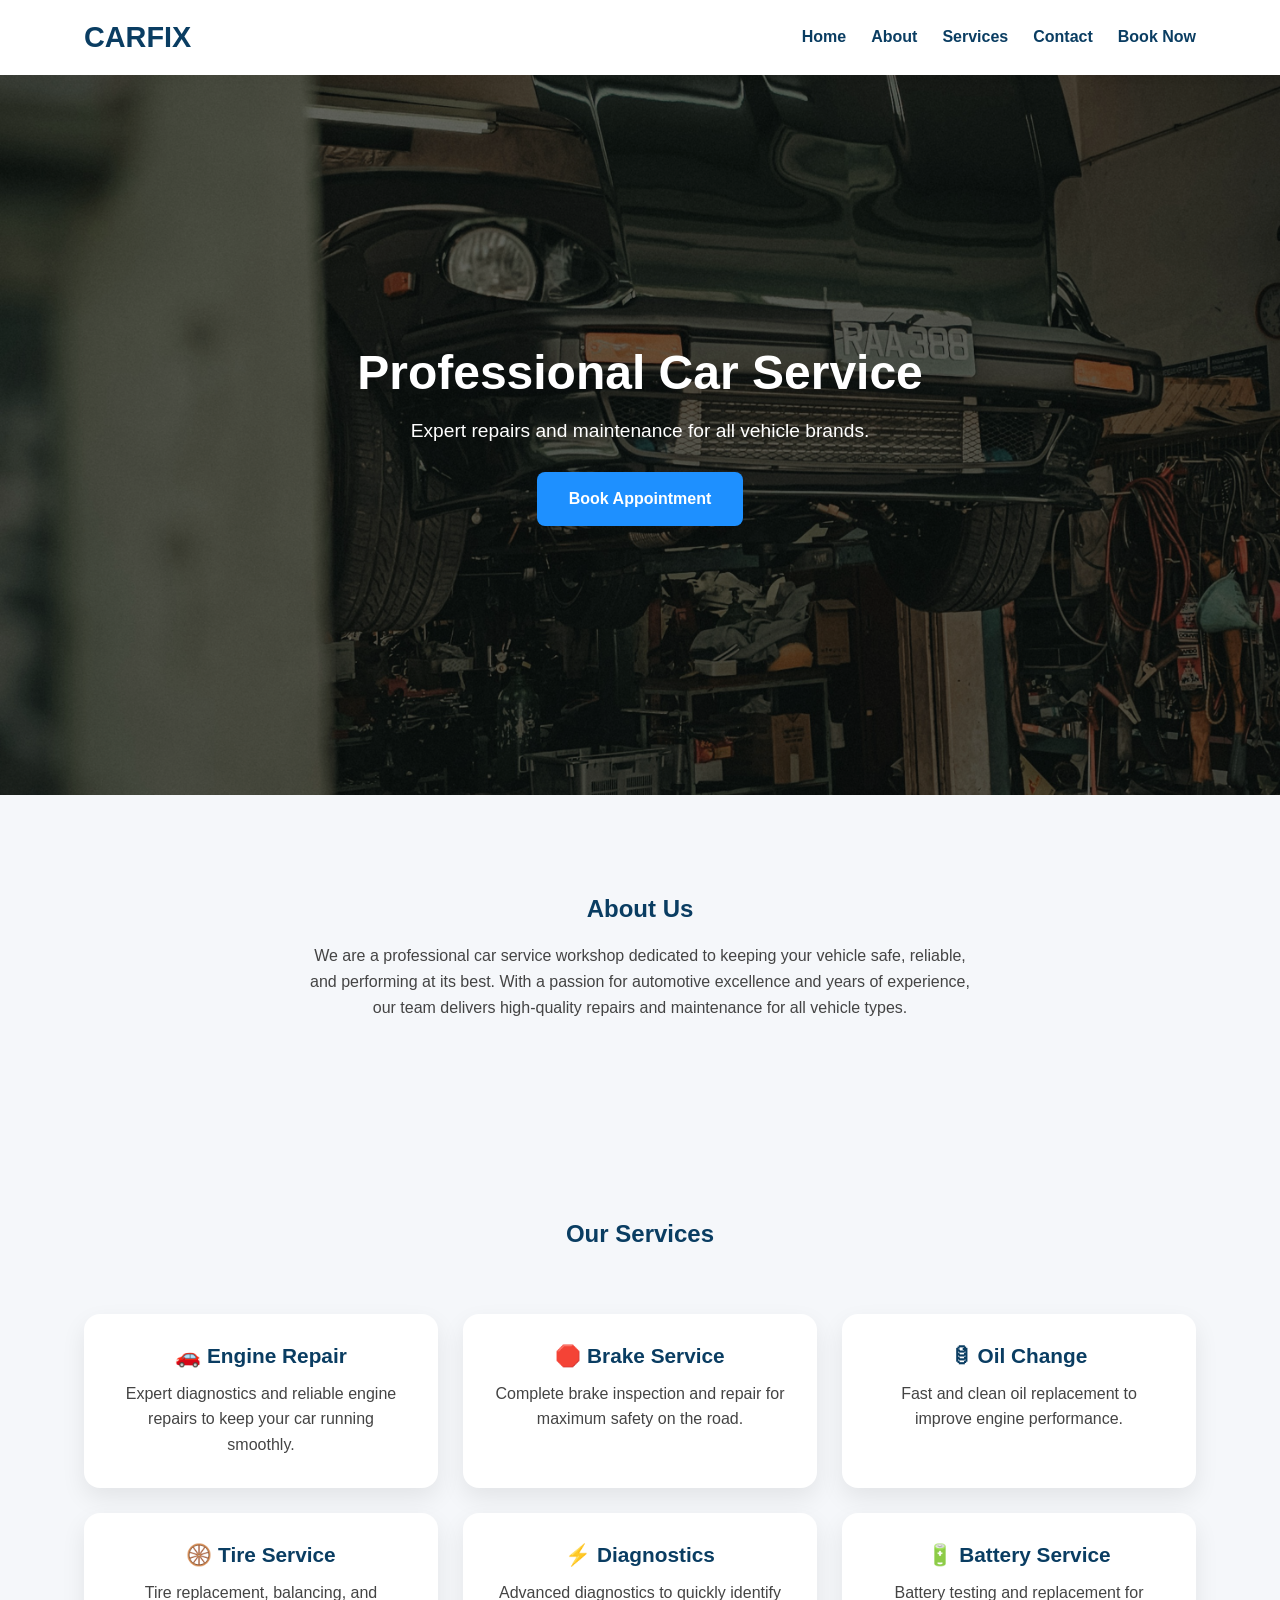
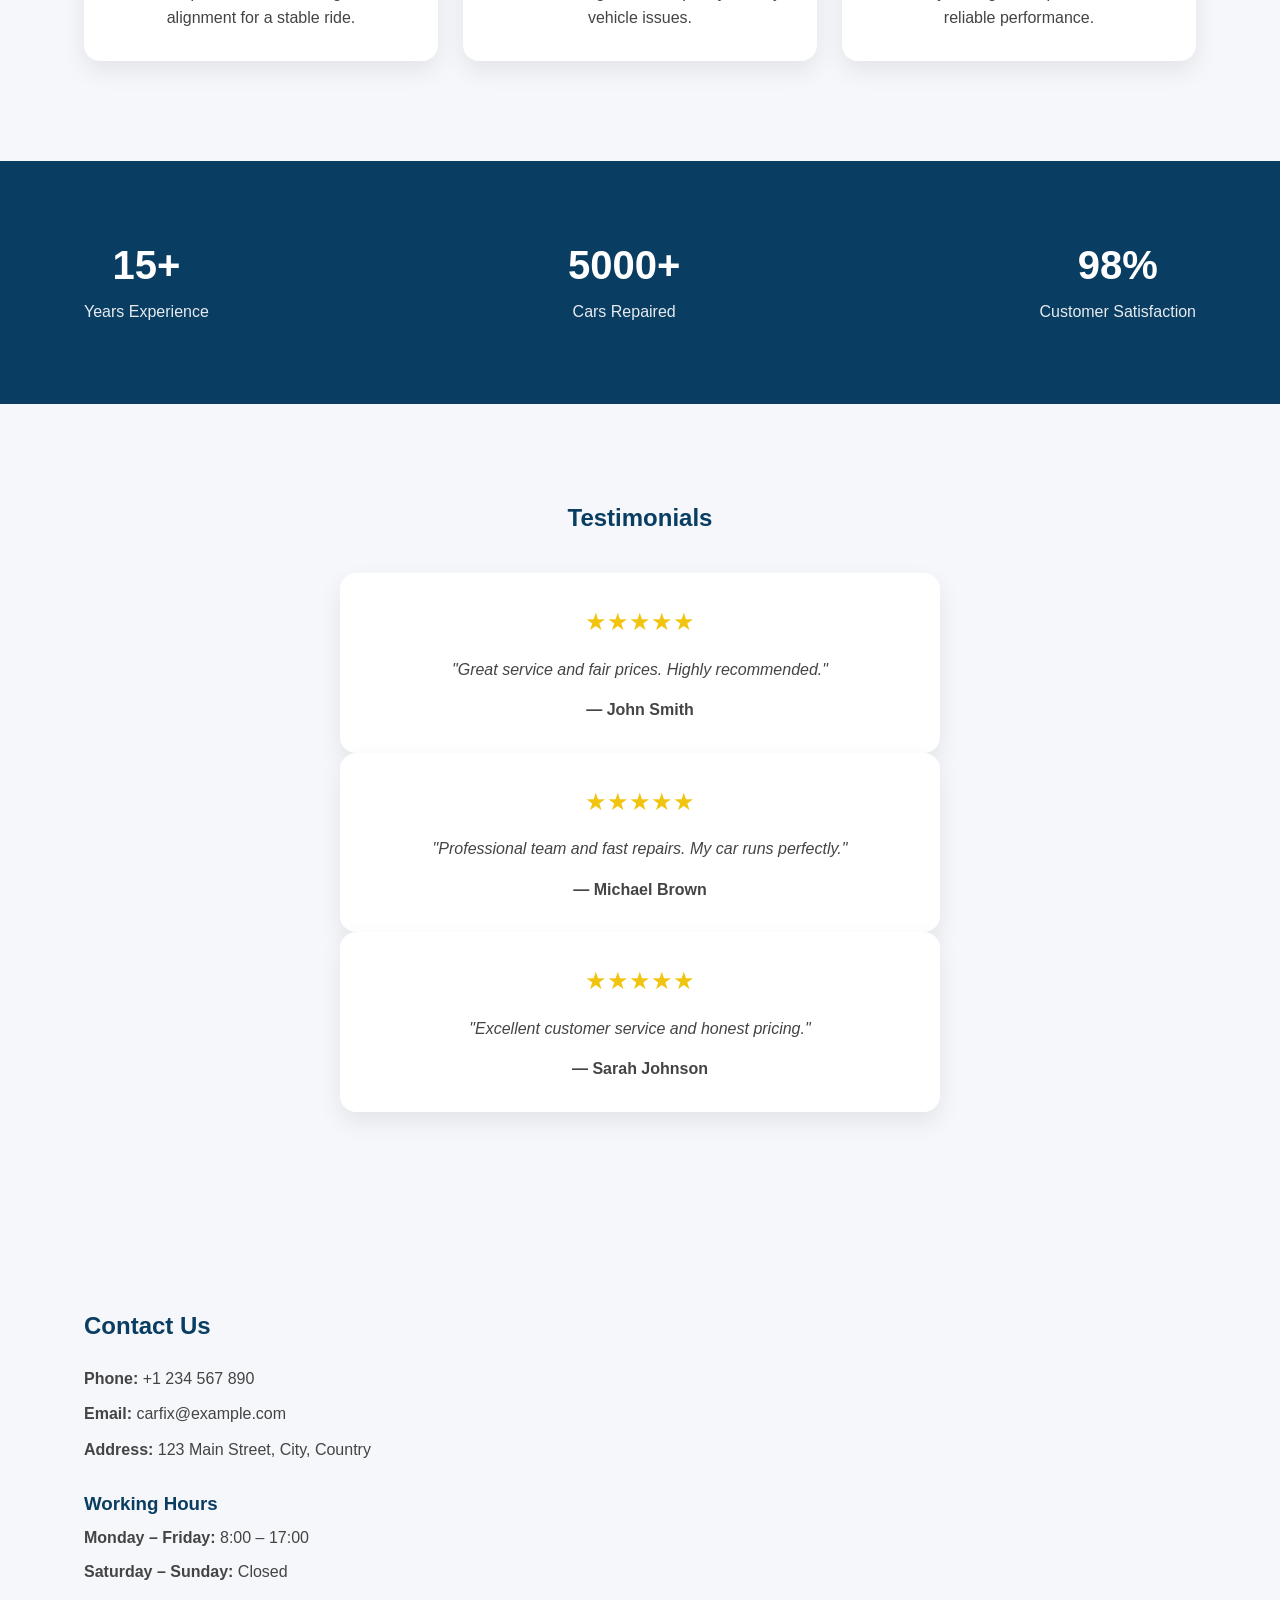
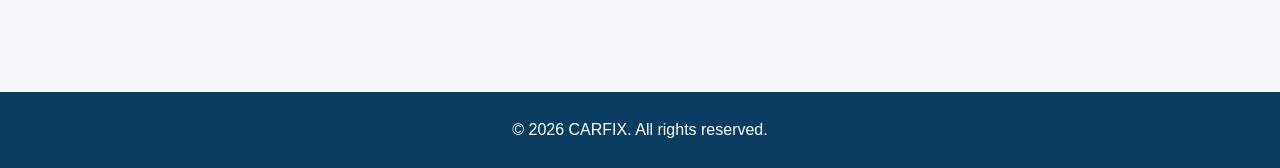
==== index.html @ abd070cb "Add files via upload" ====
<!DOCTYPE html>
<html lang="en">
<head>
  <meta charset="UTF-8">
  <meta name="author" content="Dovydas Valancius">
  <meta name="viewport" content="width=device-width, initial-scale=1.0">

  <link rel="icon" href="garazas.jpg" type="image/jpeg">
  <link rel="stylesheet" href="styles.css">

  <title>CARFIX | Professional Car Service</title>
</head>

<body>

<!-- ================= HEADER ================= -->

<header class="header">
  <div class="wrapper">
    <nav aria-label="Main navigation">

      <h1 class="logo">CARFIX</h1>

      <ul>
        <li><a href="#hero">Home</a></li>
        <li><a href="#about">About</a></li>
        <li><a href="#services">Services</a></li>
        <li><a href="#contact">Contact</a></li>
        <li><a href="#contact">Book Now</a></li>
      </ul>

    </nav>
  </div>
</header>

<main>

<!-- ================= HERO ================= -->

<section class="hero" id="hero">
  <div class="wrapper">

    <h2>Professional Car Service</h2>

    <p class="hero1">
      Expert repairs and maintenance for all vehicle brands.
    </p>

    <a href="#contact" class="btn">
      Book Appointment
    </a>

  </div>
</section>

<!-- ================= ABOUT ================= -->

<section class="about" id="about">
  <div class="wrapper">

    <h2>About Us</h2>

    <p class="text">
      We are a professional car service workshop dedicated to keeping
      your vehicle safe, reliable, and performing at its best.
      With a passion for automotive excellence and years of experience,
      our team delivers high-quality repairs and maintenance for all
      vehicle types.
    </p>

  </div>
</section>

<!-- ================= SERVICES ================= -->

<section class="services" id="services">
  <div class="wrapper">

    <h2>Our Services</h2>

    <article class="card">
      <h3 class="service">🚗 Engine Repair</h3>
      <p class="textas">
        Expert diagnostics and reliable engine repairs to keep your car running smoothly.
      </p>
    </article>

    <article class="card">
      <h3 class="service">🛑 Brake Service</h3>
      <p class="textas">
        Complete brake inspection and repair for maximum safety on the road.
      </p>
    </article>

    <article class="card">
      <h3 class="service">🛢 Oil Change</h3>
      <p class="textas">
        Fast and clean oil replacement to improve engine performance.
      </p>
    </article>

    <article class="card">
      <h3 class="service">🛞 Tire Service</h3>
      <p class="textas">
        Tire replacement, balancing, and alignment for a stable ride.
      </p>
    </article>

    <article class="card">
      <h3 class="service">⚡ Diagnostics</h3>
      <p class="textas">
        Advanced diagnostics to quickly identify vehicle issues.
      </p>
    </article>

    <article class="card">
      <h3 class="service">🔋 Battery Service</h3>
      <p class="textas">
        Battery testing and replacement for reliable performance.
      </p>
    </article>

  </div>
</section>

<!-- ================= STATS ================= -->

<section class="stats" id="stats">
  <div class="wrapper">

    <div>
      <h2>15+</h2>
      <p>Years Experience</p>
    </div>

    <div>
      <h2>5000+</h2>
      <p>Cars Repaired</p>
    </div>

    <div>
      <h2>98%</h2>
      <p>Customer Satisfaction</p>
    </div>

  </div>
</section>

<!-- ================= TESTIMONIALS ================= -->

<section class="testimonials" id="testimonials">
  <div class="wrapper">

    <h2>Testimonials</h2>

    <div class="testimonial-card">
      <p class="stars">★★★★★</p>
      <p class="quote">
        "Great service and fair prices. Highly recommended."
      </p>
      <p class="author">— John Smith</p>
    </div>

    <div class="testimonial-card">
      <p class="stars">★★★★★</p>
      <p class="quote">
        "Professional team and fast repairs. My car runs perfectly."
      </p>
      <p class="author">— Michael Brown</p>
    </div>

    <div class="testimonial-card">
      <p class="stars">★★★★★</p>
      <p class="quote">
        "Excellent customer service and honest pricing."
      </p>
      <p class="author">— Sarah Johnson</p>
    </div>

  </div>
</section>

<!-- ================= CONTACT ================= -->

<section id="contact" class="contact">
  <div class="wrapper">

    <h2>Contact Us</h2>

    <div class="contact-info">
      <p><strong>Phone:</strong> +1 234 567 890</p>
      <p><strong>Email:</strong> carfix@example.com</p>
      <p><strong>Address:</strong> 123 Main Street, City, Country</p>
    </div>

    <div class="contact-hours">
      <h3>Working Hours</h3>

      <p><strong>Monday – Friday:</strong> 8:00 – 17:00</p>

      <p><strong>Saturday – Sunday:</strong> Closed</p>
    </div>

  </div>
</section>

</main>

<!-- ================= FOOTER ================= -->

<footer class="footer">
  <div class="wrapper">
    <p>© 2026 CARFIX. All rights reserved.</p>
  </div>
</footer>

</body>
</html>
---- styles.css ----
/* ================= GLOBAL ================= */

* {
  margin: 0;
  padding: 0;
  box-sizing: border-box;
}

html {
  scroll-behavior: smooth;
}

body {
  font-family: "Inter", Arial, sans-serif;
  background: #f5f7fa;
  color: #1a1a1a;
  line-height: 1.6;
}

.wrapper {
  width: min(1200px, 90%);
  margin: 0 auto;
  padding: 0 20px;
}

section {
  padding: 100px 0;
}

h1,
h2,
h3 {
  font-weight: 600;
  line-height: 1.2;
}

a {
  text-decoration: none;
  color: inherit;
}

/* ================= HEADER ================= */

.header {
  background: #ffffff;
  padding: 20px 0;
  box-shadow: 0 2px 10px rgba(0, 0, 0, 0.05);
  position: sticky;
  top: 0;
  z-index: 100;
}

.header nav {
  display: flex;
  justify-content: space-between;
  align-items: center;
}

.header nav ul {
  display: flex;
  gap: 25px;
  list-style: none;
}

.header nav a {
  font-weight: 600;
  color: #0a3d62;
  transition: 0.3s ease;
}

.header nav a:hover {
  color: #1e90ff;
}

.logo {
  color: #0a3d62;
  margin: 0;
  font-size: 1.8rem;
  font-weight: 700;
}

/* ================= HERO ================= */

.hero {
  background: url("garazas.jpg") center/cover no-repeat;
  text-align: center;
  color: white;
  position: relative;

  display: flex;
  justify-content: center;
  align-items: center;

  min-height: 80vh;
  padding: 0;
}

.hero::before {
  content: "";
  position: absolute;
  inset: 0;
  background: rgba(0, 0, 0, 0.55);
}

.hero .wrapper {
  position: relative;
  z-index: 2;
}

.hero h2 {
  font-size: 3rem;
  margin-bottom: 15px;
  color: white;
}

.hero1 {
  font-size: 1.2rem;
  margin-bottom: 25px;
}

.btn {
  display: inline-block;
  background: #1e90ff;
  padding: 14px 32px;
  color: white;
  border-radius: 8px;
  font-weight: 600;
  transition: 0.3s ease;
}

.btn:hover {
  background: #0a74d6;
  transform: translateY(-3px);
}

/* ================= ABOUT ================= */

.about {
  text-align: center;
}

.about .wrapper {
  max-width: 700px;
}

.about h2 {
  color: #0a3d62;
}

.about .text {
  margin-top: 20px;
  color: #444;
}

/* ================= SERVICES ================= */

.services {
  text-align: center;
}

.services h2 {
  color: #0a3d62;
  margin-bottom: 40px;
}

.services .wrapper {
  display: grid;
  grid-template-columns: repeat(auto-fit, minmax(260px, 1fr));
  gap: 25px;
}

.services h2 {
  grid-column: 1 / -1;
}

.card {
  background: white;
  padding: 30px;
  border-radius: 16px;
  box-shadow: 0 10px 25px rgba(0, 0, 0, 0.08);
  transition: 0.3s ease;
}

.card:hover {
  transform: translateY(-8px);
  box-shadow: 0 20px 35px rgba(0, 0, 0, 0.12);
}

.service {
  margin-bottom: 12px;
  font-size: 1.3rem;
  color: #0a3d62;
}

.textas {
  color: #444;
}

/* ================= STATS ================= */

.stats {
  background: #0a3d62;
  color: white;
  padding: 80px 0;
}

.stats .wrapper {
  display: flex;
  justify-content: space-between;
  align-items: center;
  gap: 40px;
  text-align: center;
}

.stats h2 {
  font-size: 2.5rem;
  margin-bottom: 10px;
}

.stats p {
  opacity: 0.9;
}

/* ================= TESTIMONIALS ================= */

.testimonials {
  text-align: center;
}

.testimonials h2 {
  color: #0a3d62;
  margin-bottom: 40px;
}

.testimonial-card {
  background: white;
  padding: 30px;
  border-radius: 16px;
  max-width: 600px;
  margin: 0 auto;
  box-shadow: 0 10px 25px rgba(0, 0, 0, 0.08);
}

.testimonial-card .stars {
  font-size: 1.5rem;
  color: #f1c40f;
}

.testimonial-card .quote {
  font-style: italic;
  margin: 15px 0;
  color: #444;
}

.testimonial-card .author {
  font-weight: 700;
  color: #444;
}

/* ================= CONTACT ================= */

.contact h2 {
  color: #0a3d62;
  margin-bottom: 25px;
}

.contact-info {
  margin-top: 20px;
  color: #444;
}

.contact-info p {
  margin: 10px 0;
}

.contact-hours {
  margin-top: 30px;
}

.contact-hours h3 {
  color: #0a3d62;
  margin-bottom: 10px;
}

.contact-hours p {
  color: #444;
  margin: 8px 0;
}

/* ================= FOOTER ================= */

.footer {
  background: #0a3d62;
  color: white;
  text-align: center;
  padding: 25px 0;
}

/* ================= RESPONSIVE ================= */

@media (max-width: 768px) {
  .header nav {
    flex-direction: column;
    gap: 20px;
  }

  .header nav ul {
    flex-wrap: wrap;
    justify-content: center;
    gap: 15px;
  }

  .hero h2 {
    font-size: 2.2rem;
  }

  .hero1 {
    font-size: 1rem;
  }

  .stats .wrapper {
    flex-direction: column;
    gap: 30px;
  }

  section {
    padding: 70px 0;
  }
}
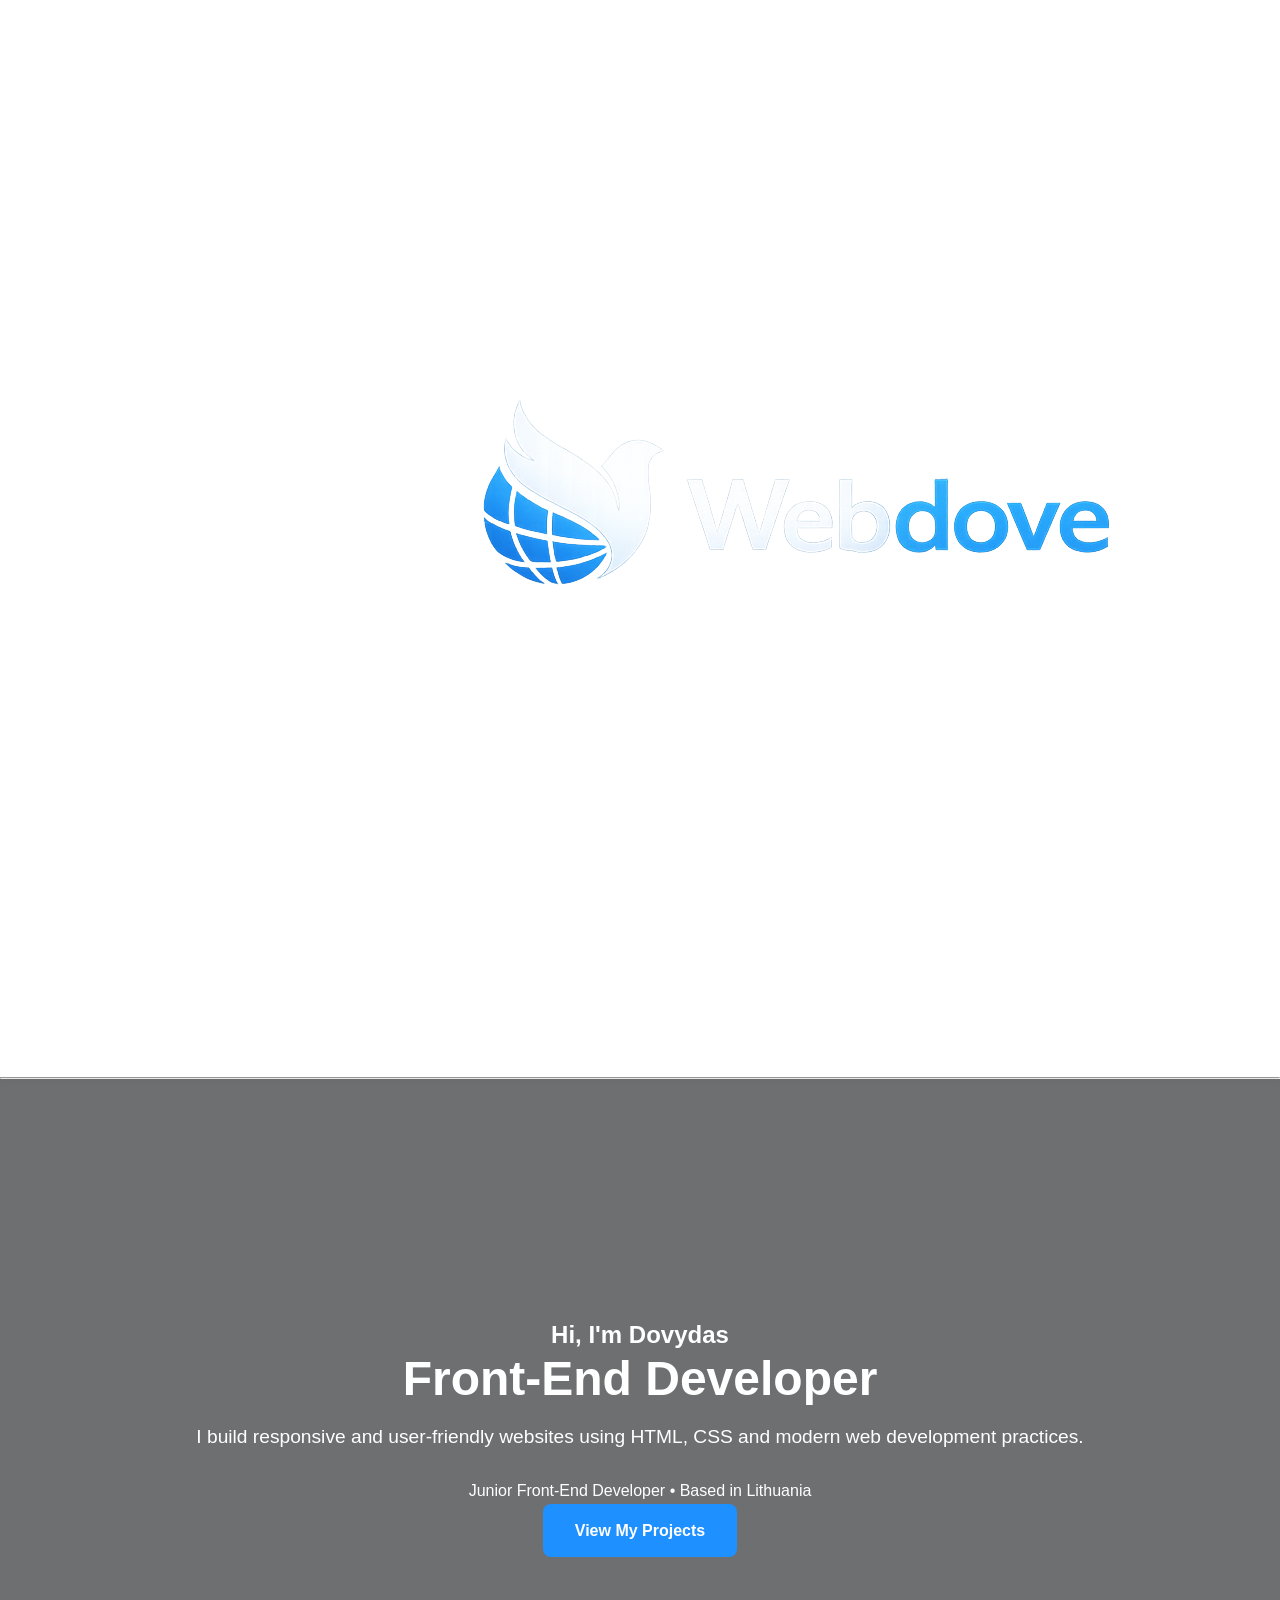
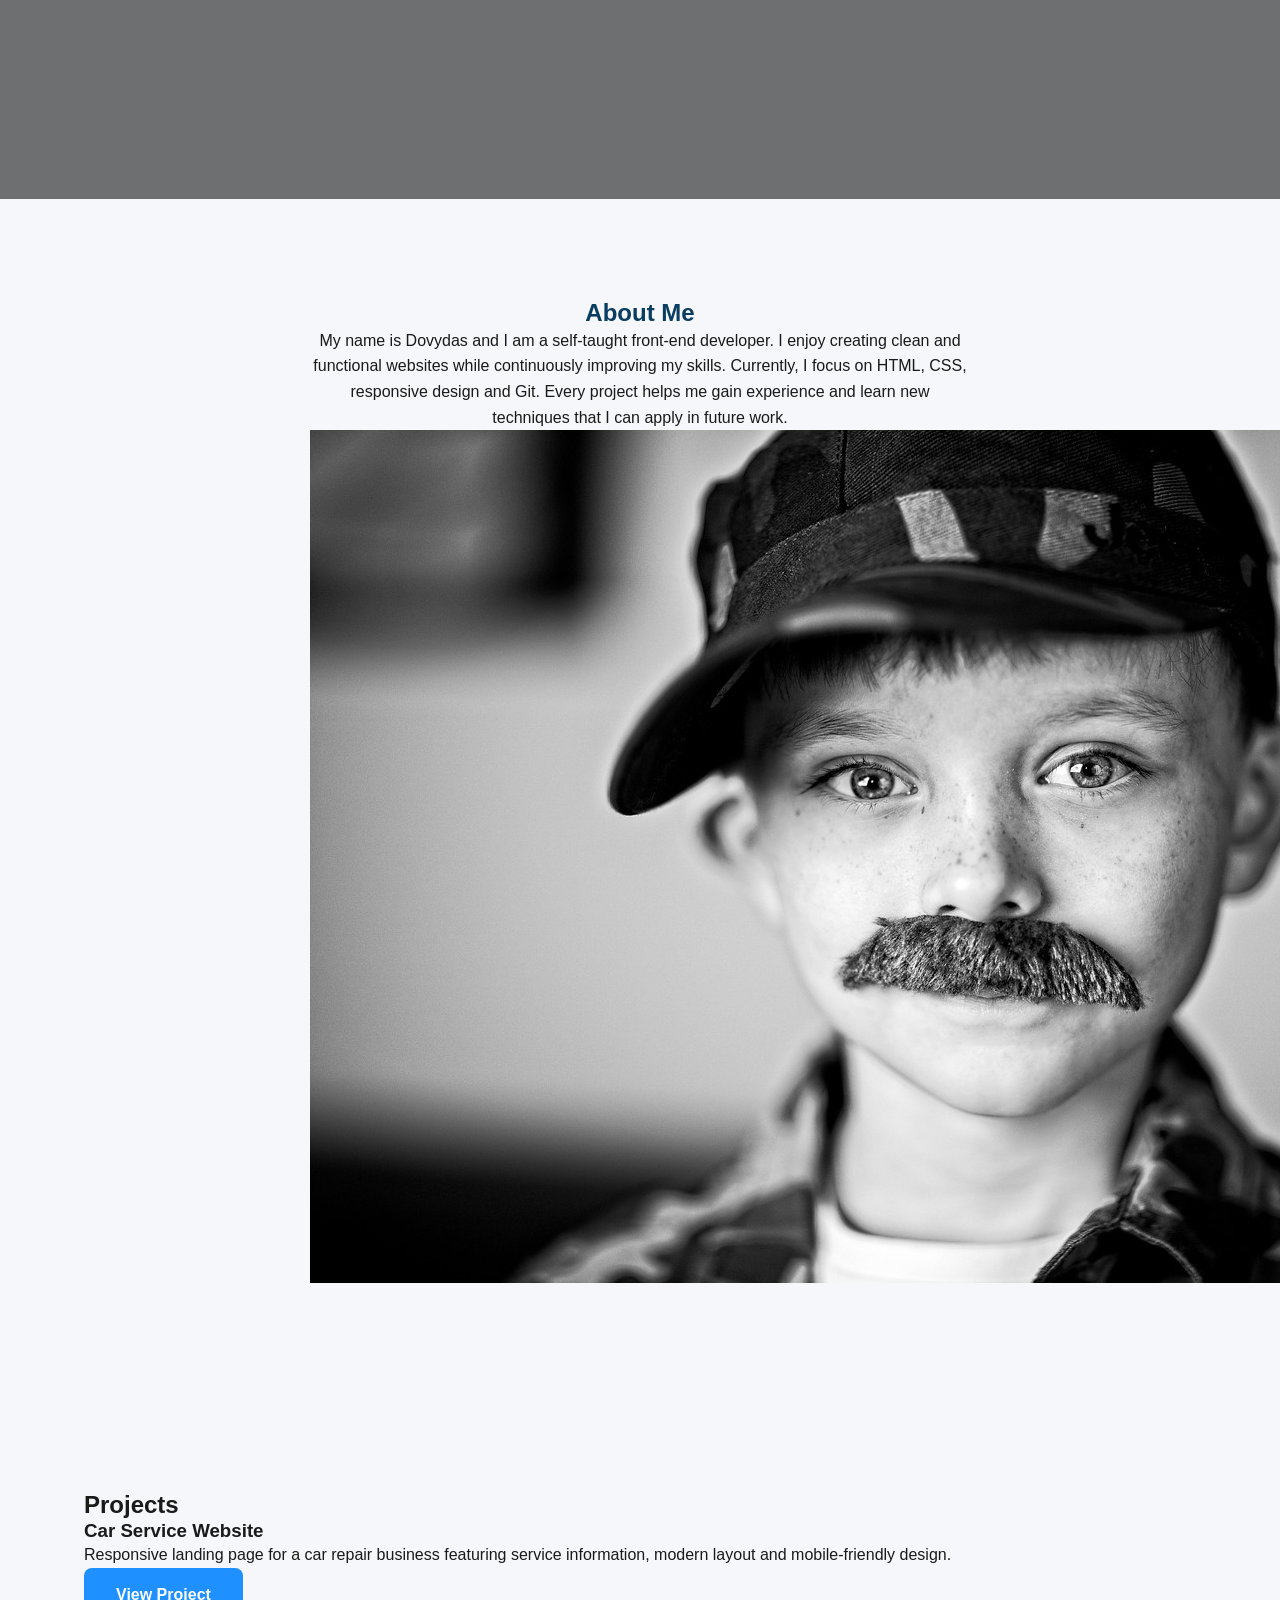
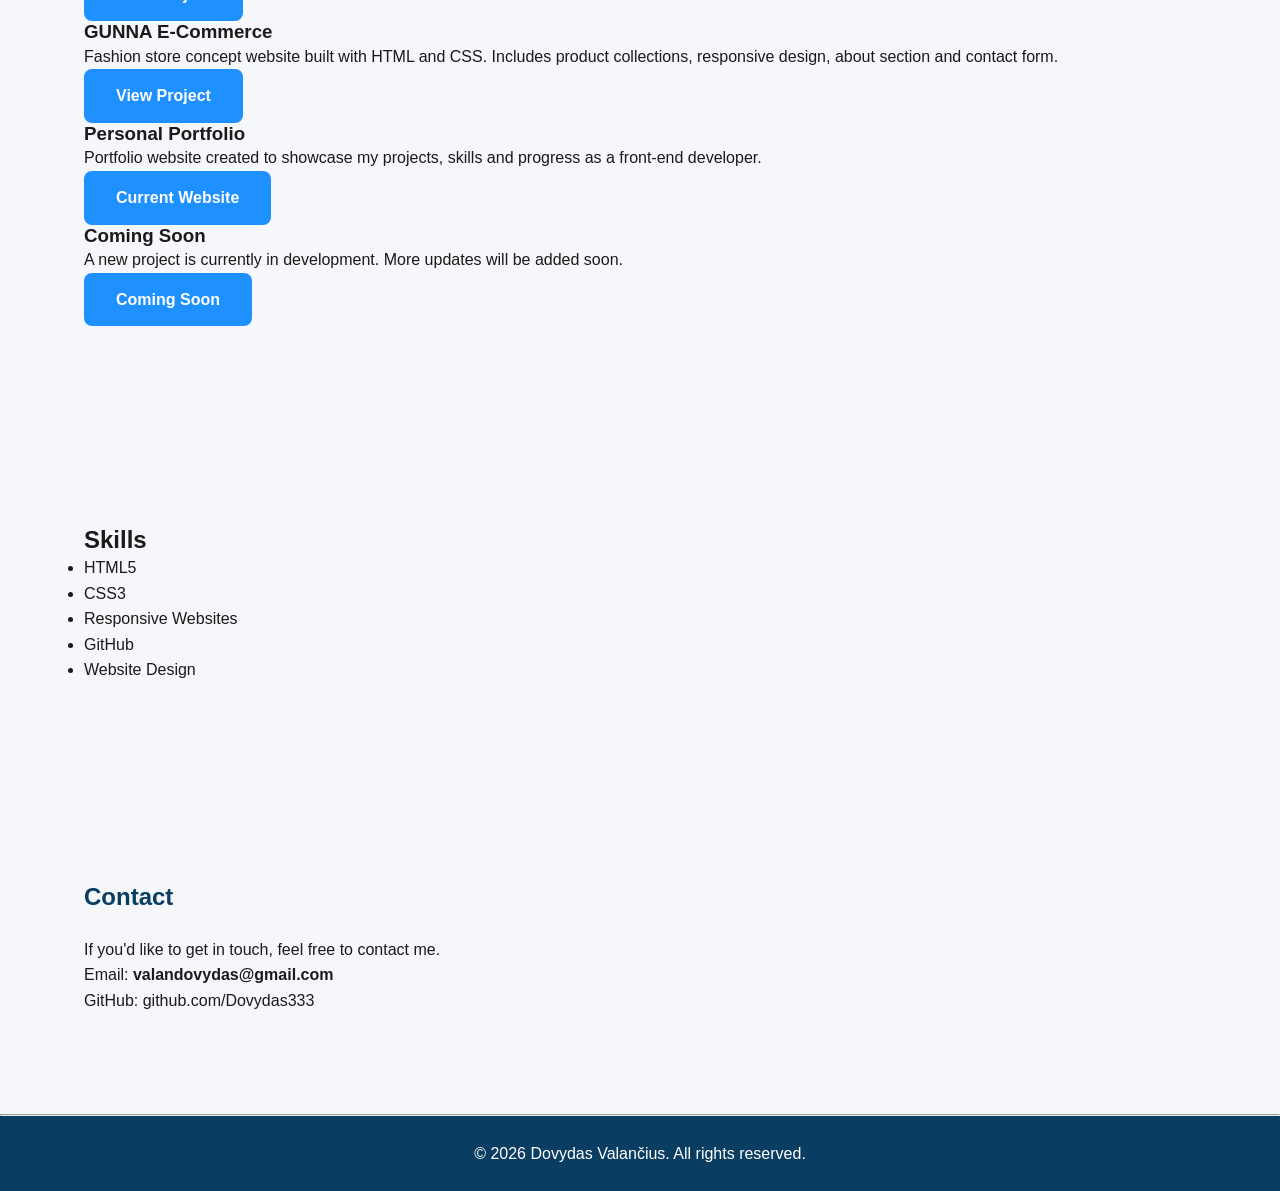
==== commit 6d59005f: "index.html" ====
--- a/index.html
+++ b/index.html
@@ -1,218 +1,253 @@
 <!DOCTYPE html>
 <html lang="en">
+
 <head>
-  <meta charset="UTF-8">
-  <meta name="author" content="Dovydas Valancius">
-  <meta name="viewport" content="width=device-width, initial-scale=1.0">
-
-  <link rel="icon" href="garazas.jpg" type="image/jpeg">
-  <link rel="stylesheet" href="styles.css">
-
-  <title>CARFIX | Professional Car Service</title>
+
+<meta charset="UTF-8">
+<meta name="author" content="Dovydas Valančius">
+<meta name="viewport" content="width=device-width, initial-scale=1.0">
+
+<title>Dovydas Valančius | Front-End Developer</title>
+
+<link rel="icon" href="webdove.png" type="image/png">
+<link rel="stylesheet" href="styles.css">
+
 </head>
 
 <body>
 
-<!-- ================= HEADER ================= -->
-
 <header class="header">
-  <div class="wrapper">
-    <nav aria-label="Main navigation">
-
-      <h1 class="logo">CARFIX</h1>
-
-      <ul>
-        <li><a href="#hero">Home</a></li>
-        <li><a href="#about">About</a></li>
-        <li><a href="#services">Services</a></li>
-        <li><a href="#contact">Contact</a></li>
-        <li><a href="#contact">Book Now</a></li>
-      </ul>
-
-    </nav>
-  </div>
+
+<div class="wrapper">
+
+<nav aria-label="Main navigation">
+
+<a href="#" class="logo">
+<img src="webdove.png" id="webdove" alt="Webdove logo">
+</a>
+
+<ul>
+
+<li>
+<a href="#about">About</a>
+</li>
+
+<li>
+<a href="#projects">Projects</a>
+</li>
+
+<li>
+<a href="#skills">Skills</a>
+</li>
+
+<li>
+<a href="#contact">Contact</a>
+</li>
+
+</ul>
+
+</nav>
+
+</div>
+
 </header>
 
-<main>
-
-<!-- ================= HERO ================= -->
-
-<section class="hero" id="hero">
-  <div class="wrapper">
-
-    <h2>Professional Car Service</h2>
-
-    <p class="hero1">
-      Expert repairs and maintenance for all vehicle brands.
-    </p>
-
-    <a href="#contact" class="btn">
-      Book Appointment
-    </a>
-
-  </div>
-</section>
-
-<!-- ================= ABOUT ================= -->
-
-<section class="about" id="about">
-  <div class="wrapper">
-
-    <h2>About Us</h2>
-
-    <p class="text">
-      We are a professional car service workshop dedicated to keeping
-      your vehicle safe, reliable, and performing at its best.
-      With a passion for automotive excellence and years of experience,
-      our team delivers high-quality repairs and maintenance for all
-      vehicle types.
-    </p>
-
-  </div>
-</section>
-
-<!-- ================= SERVICES ================= -->
-
-<section class="services" id="services">
-  <div class="wrapper">
-
-    <h2>Our Services</h2>
-
-    <article class="card">
-      <h3 class="service">🚗 Engine Repair</h3>
-      <p class="textas">
-        Expert diagnostics and reliable engine repairs to keep your car running smoothly.
-      </p>
-    </article>
-
-    <article class="card">
-      <h3 class="service">🛑 Brake Service</h3>
-      <p class="textas">
-        Complete brake inspection and repair for maximum safety on the road.
-      </p>
-    </article>
-
-    <article class="card">
-      <h3 class="service">🛢 Oil Change</h3>
-      <p class="textas">
-        Fast and clean oil replacement to improve engine performance.
-      </p>
-    </article>
-
-    <article class="card">
-      <h3 class="service">🛞 Tire Service</h3>
-      <p class="textas">
-        Tire replacement, balancing, and alignment for a stable ride.
-      </p>
-    </article>
-
-    <article class="card">
-      <h3 class="service">⚡ Diagnostics</h3>
-      <p class="textas">
-        Advanced diagnostics to quickly identify vehicle issues.
-      </p>
-    </article>
-
-    <article class="card">
-      <h3 class="service">🔋 Battery Service</h3>
-      <p class="textas">
-        Battery testing and replacement for reliable performance.
-      </p>
-    </article>
-
-  </div>
-</section>
-
-<!-- ================= STATS ================= -->
-
-<section class="stats" id="stats">
-  <div class="wrapper">
-
-    <div>
-      <h2>15+</h2>
-      <p>Years Experience</p>
-    </div>
-
-    <div>
-      <h2>5000+</h2>
-      <p>Cars Repaired</p>
-    </div>
-
-    <div>
-      <h2>98%</h2>
-      <p>Customer Satisfaction</p>
-    </div>
-
-  </div>
-</section>
-
-<!-- ================= TESTIMONIALS ================= -->
-
-<section class="testimonials" id="testimonials">
-  <div class="wrapper">
-
-    <h2>Testimonials</h2>
-
-    <div class="testimonial-card">
-      <p class="stars">★★★★★</p>
-      <p class="quote">
-        "Great service and fair prices. Highly recommended."
-      </p>
-      <p class="author">— John Smith</p>
-    </div>
-
-    <div class="testimonial-card">
-      <p class="stars">★★★★★</p>
-      <p class="quote">
-        "Professional team and fast repairs. My car runs perfectly."
-      </p>
-      <p class="author">— Michael Brown</p>
-    </div>
-
-    <div class="testimonial-card">
-      <p class="stars">★★★★★</p>
-      <p class="quote">
-        "Excellent customer service and honest pricing."
-      </p>
-      <p class="author">— Sarah Johnson</p>
-    </div>
-
-  </div>
-</section>
-
-<!-- ================= CONTACT ================= -->
+<hr>
+
+<section class="hero">
+
+<div class="wrapper">
+
+<h1>Hi, I'm Dovydas</h1>
+
+<h2>Front-End Developer</h2>
+
+<p class="hero1">
+I build responsive and user-friendly websites using HTML, CSS and modern web development practices.
+</p>
+
+<p class="status">
+Junior Front-End Developer • Based in Lithuania
+</p>
+
+<a href="#projects" class="btn">
+<strong>View My Projects</strong>
+</a>
+
+</div>
+
+</section>
+
+<section id="about" class="about">
+
+<div class="wrapper">
+
+<h2>About Me</h2>
+
+<p class="aboutme">
+
+My name is Dovydas and I am a self-taught front-end developer.
+I enjoy creating clean and functional websites while continuously improving
+my skills. Currently, I focus on HTML, CSS, responsive design and Git.
+Every project helps me gain experience and learn new techniques that I can
+apply in future work.
+
+</p>
+
+<img src="profiline.jpg" id="profiline" alt="Profile image">
+
+</div>
+
+</section>
+
+<section id="projects" class="projects">
+
+<div class="wrapper">
+
+<h2 class="projects1">Projects</h2>
+
+<div class="project-grid">
+
+<article class="project-card">
+
+<h3 class="projektas">
+Car Service Website
+</h3>
+
+<p class="description">
+Responsive landing page for a car repair business featuring service
+information, modern layout and mobile-friendly design.
+</p>
+
+<a href="carfix/" target="_blank" class="btn small">
+View Project
+</a>
+
+</article>
+
+<article class="project-card">
+
+<h3 class="projektas">
+GUNNA E-Commerce
+</h3>
+
+<p class="description">
+Fashion store concept website built with HTML and CSS.
+Includes product collections, responsive design, about section
+and contact form.
+</p>
+
+<a href="gunna/" target="_blank" class="btn small">
+View Project
+</a>
+
+</article>
+
+<article class="project-card">
+
+<h3 class="projektas">
+Personal Portfolio
+</h3>
+
+<p class="description">
+Portfolio website created to showcase my projects,
+skills and progress as a front-end developer.
+</p>
+
+<a href="#" class="btn small">
+Current Website
+</a>
+
+</article>
+
+<article class="project-card">
+
+<h3 class="projektas">
+Coming Soon
+</h3>
+
+<p class="description">
+
+A new project is currently in development.
+More updates will be added soon.
+
+</p>
+
+<a href="#" class="btn small">
+Coming Soon
+</a>
+
+</article>
+
+</div>
+
+</div>
+
+</section>
+
+<section id="skills" class="skills">
+
+<div class="wrapper">
+
+<h2 class="skills1">Skills</h2>
+
+<ul class="skills-list">
+
+ <li>HTML5</li>
+  <li>CSS3</li>
+  <li>Responsive Websites</li>
+  <li>GitHub</li>
+  <li>Website Design</li>
+
+</ul>
+
+</div>
+
+</section>
 
 <section id="contact" class="contact">
-  <div class="wrapper">
-
-    <h2>Contact Us</h2>
-
-    <div class="contact-info">
-      <p><strong>Phone:</strong> +1 234 567 890</p>
-      <p><strong>Email:</strong> carfix@example.com</p>
-      <p><strong>Address:</strong> 123 Main Street, City, Country</p>
-    </div>
-
-    <div class="contact-hours">
-      <h3>Working Hours</h3>
-
-      <p><strong>Monday – Friday:</strong> 8:00 – 17:00</p>
-
-      <p><strong>Saturday – Sunday:</strong> Closed</p>
-    </div>
-
-  </div>
-</section>
-
-</main>
-
-<!-- ================= FOOTER ================= -->
+
+<div class="wrapper">
+
+<h2>Contact</h2>
+
+<p>
+If you'd like to get in touch, feel free to contact me.
+</p>
+
+<p>
+Email:
+<strong>
+valandovydas@gmail.com
+</strong>
+</p>
+
+<p>
+GitHub:
+
+<a href="https://github.com/Dovydas333" target="_blank">
+github.com/Dovydas333
+</a>
+
+</p>
+
+</div>
+
+</section>
+
+<hr>
 
 <footer class="footer">
-  <div class="wrapper">
-    <p>© 2026 CARFIX. All rights reserved.</p>
-  </div>
+
+<div class="wrapper">
+
+<p>
+© 2026 Dovydas Valančius. All rights reserved.
+</p>
+
+</div>
+
 </footer>
-
 </body>
-</html>+
+</html>
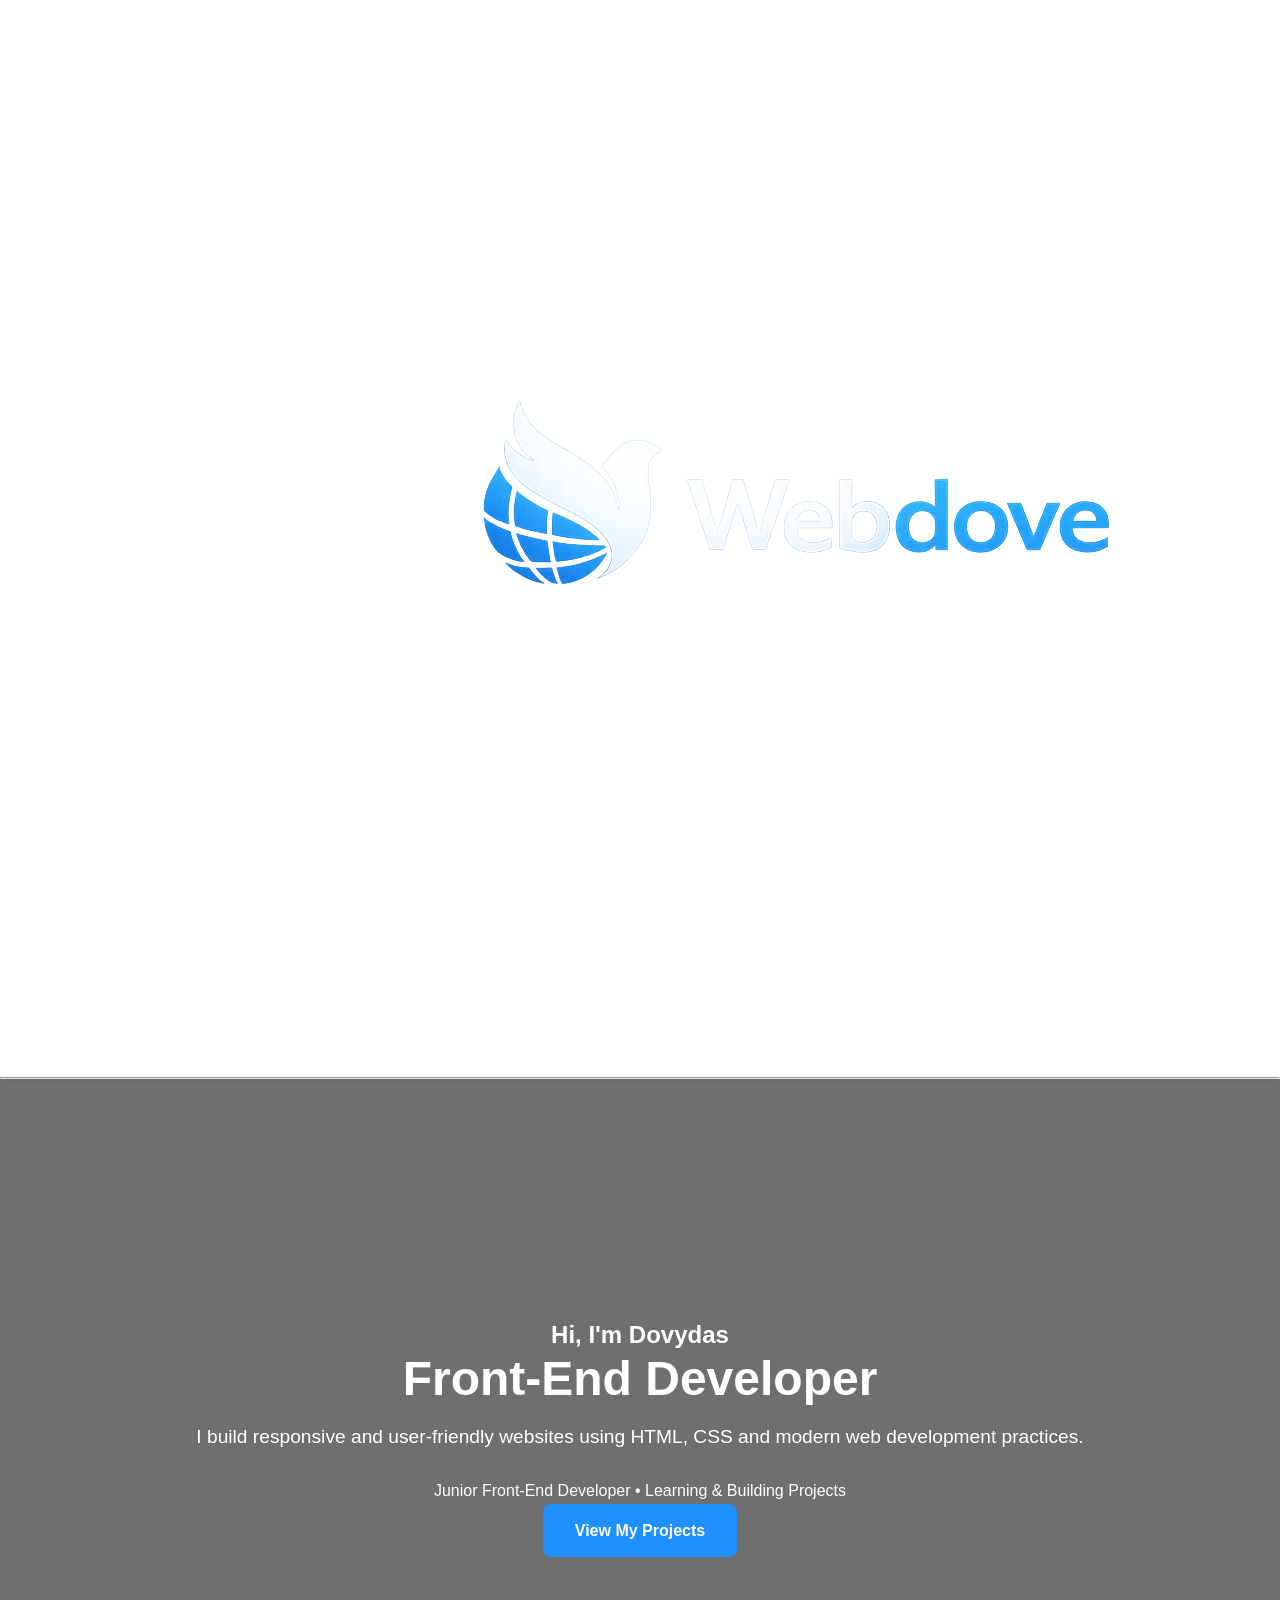
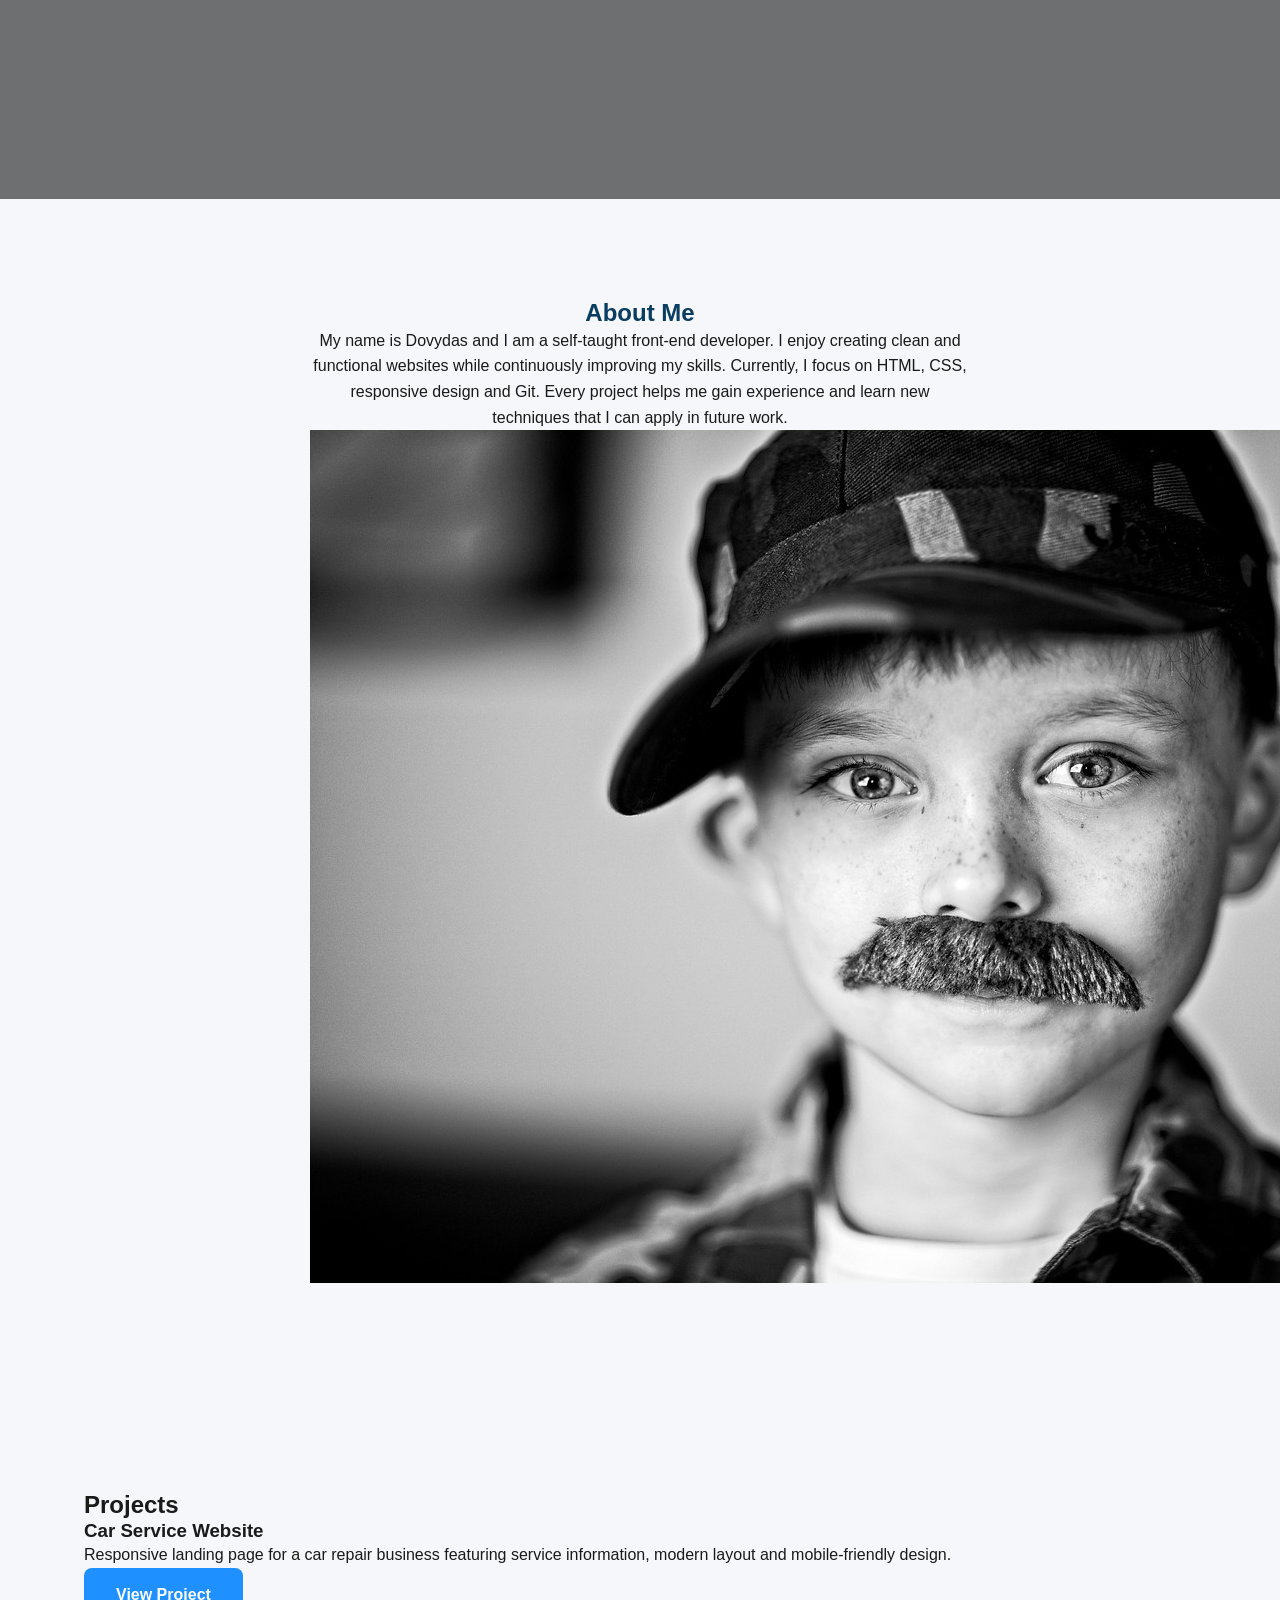
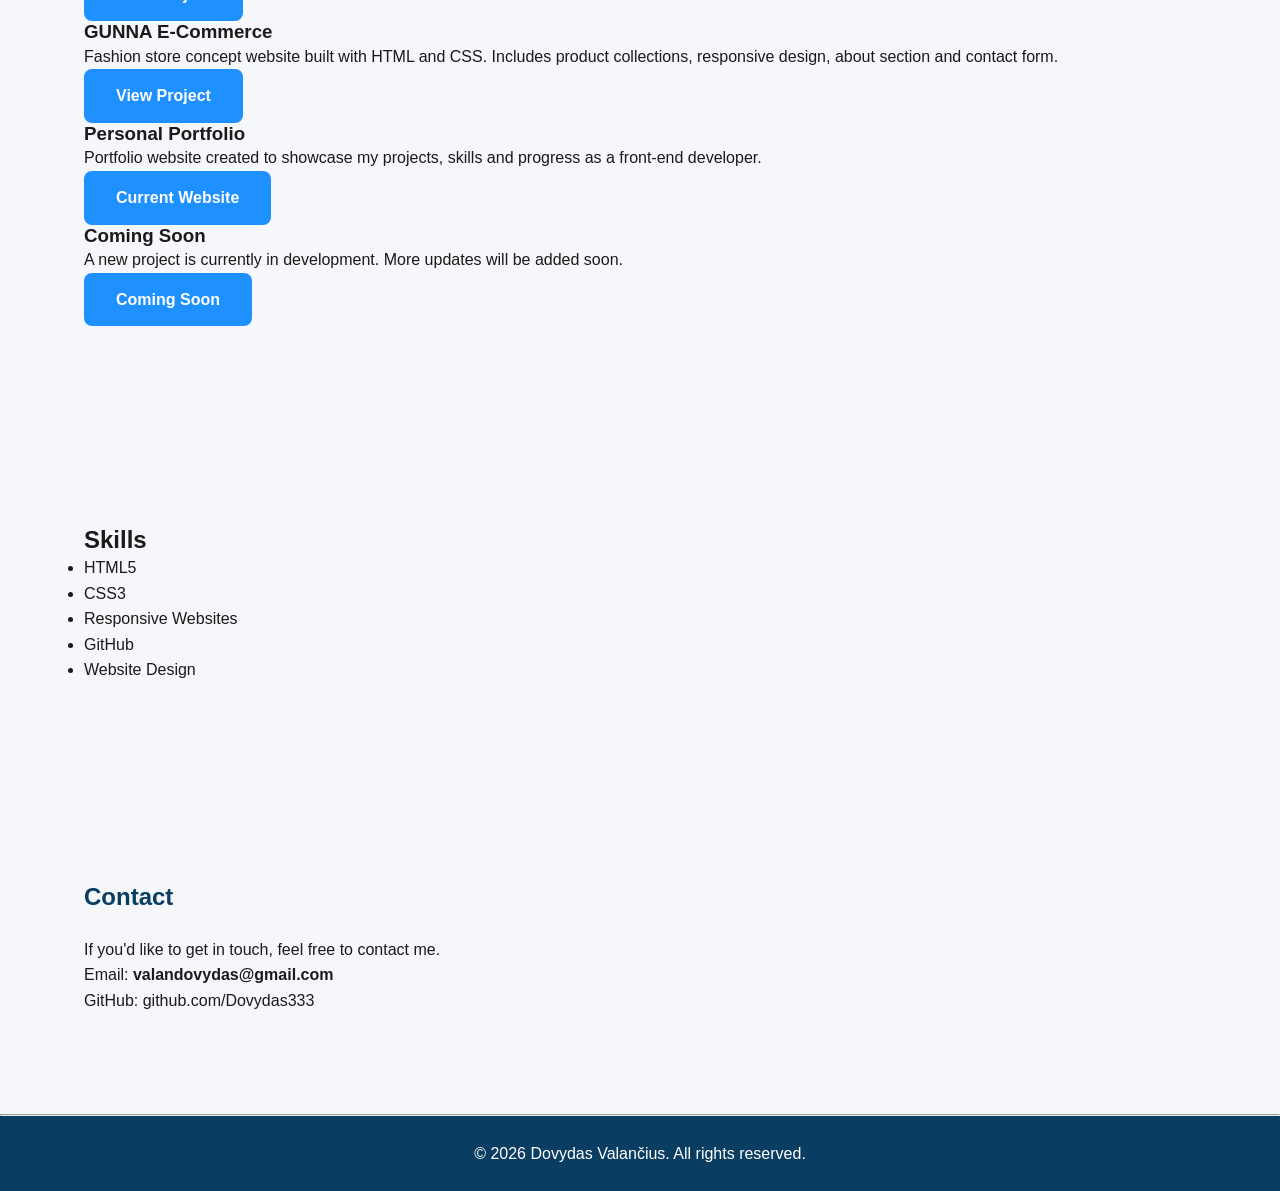
==== commit 8eec8fef: "Update index.html" ====
--- a/index.html
+++ b/index.html
@@ -67,7 +67,7 @@
 </p>
 
 <p class="status">
-Junior Front-End Developer • Based in Lithuania
+Junior Front-End Developer • Learning & Building Projects
 </p>
 
 <a href="#projects" class="btn">
@@ -137,7 +137,7 @@
 and contact form.
 </p>
 
-<a href="gunna/" target="_blank" class="btn small">
+<a href="https://dovydas333.github.io/gunna-ecommerce/" target="_blank" class="btn small">
 View Project
 </a>
 
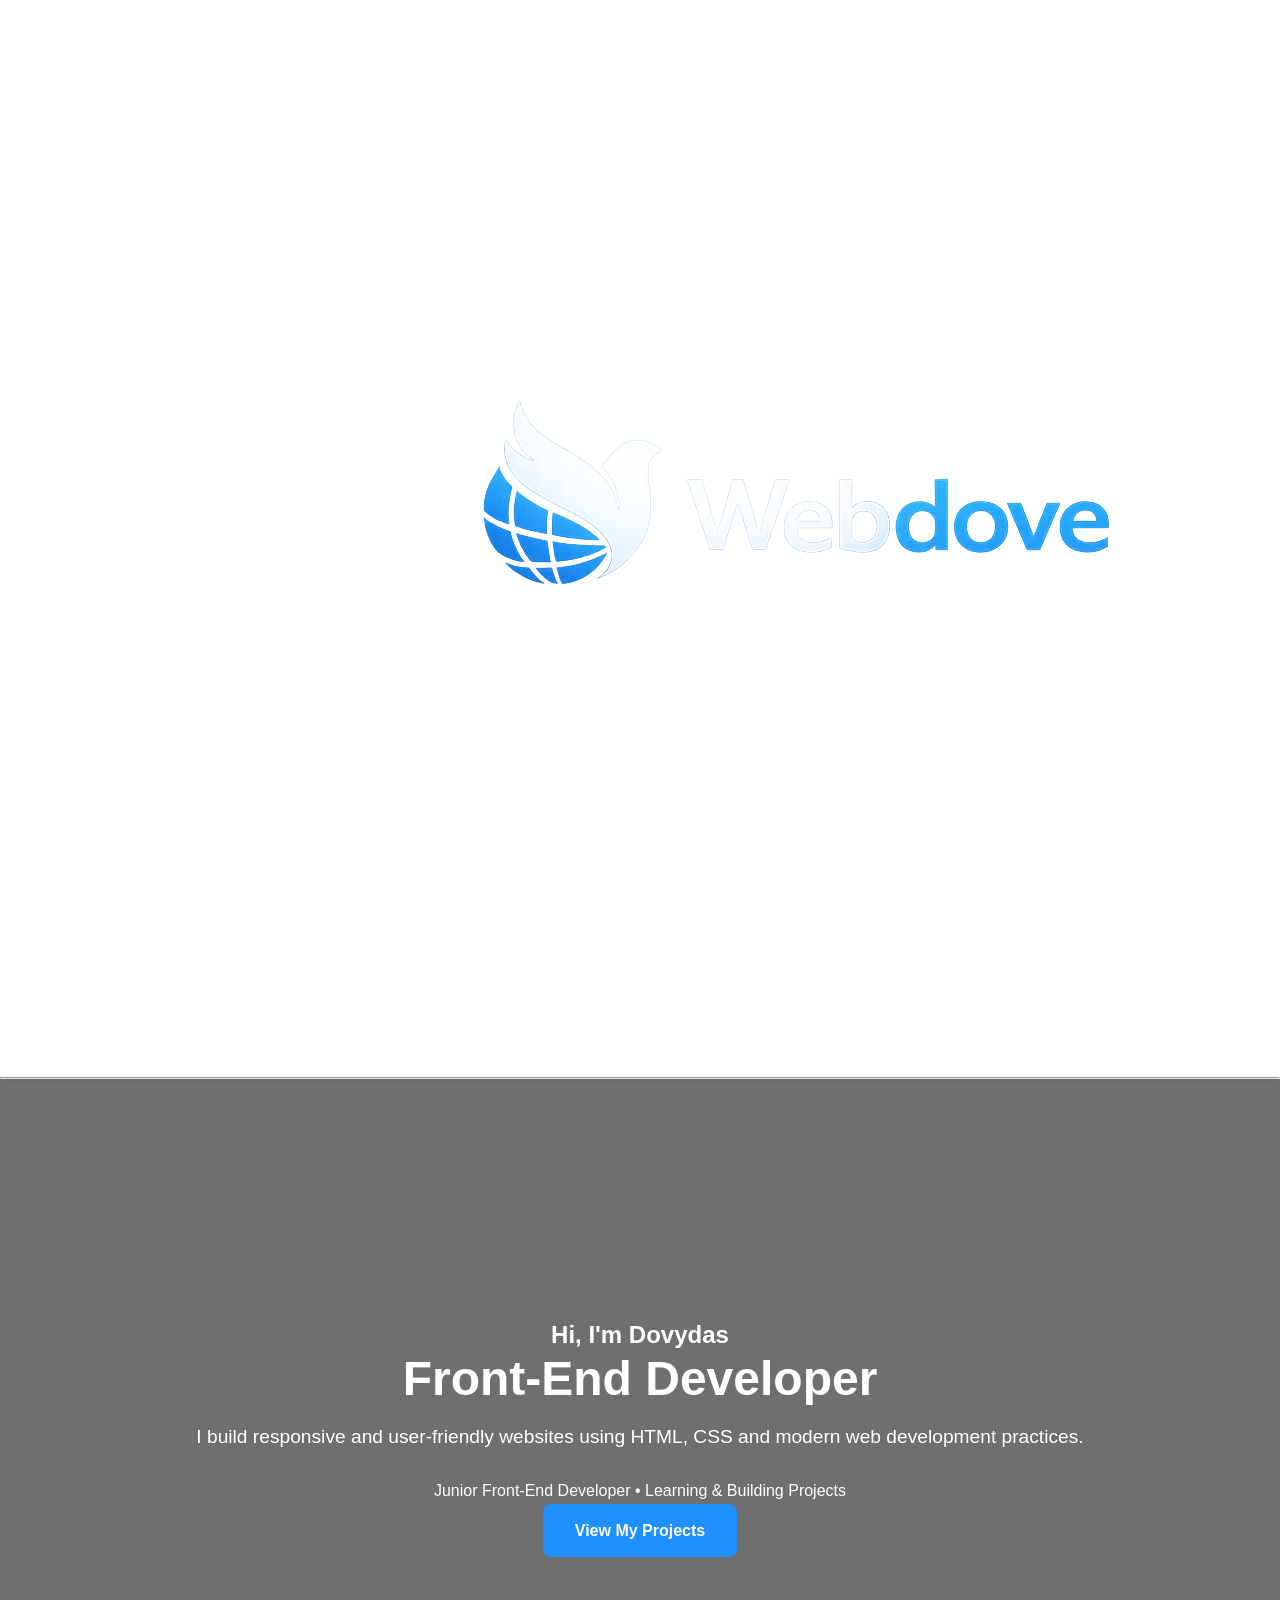
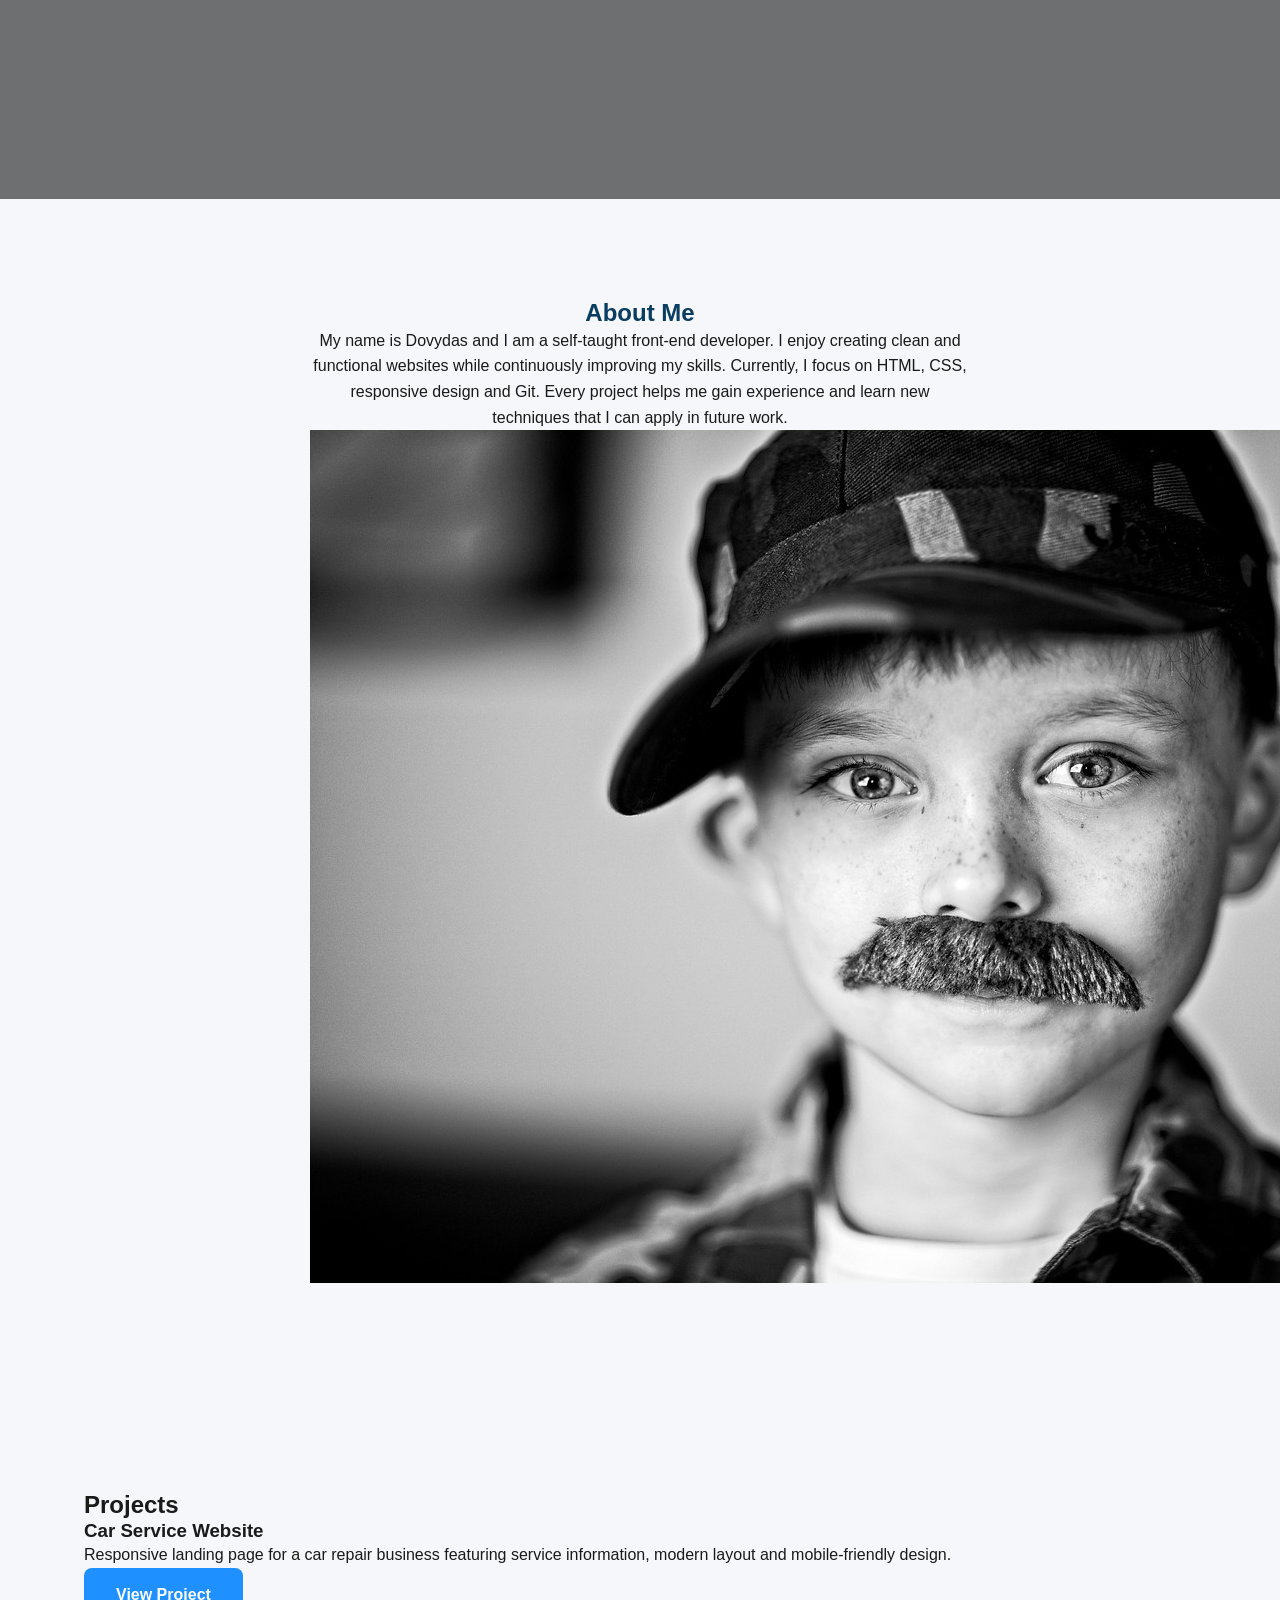
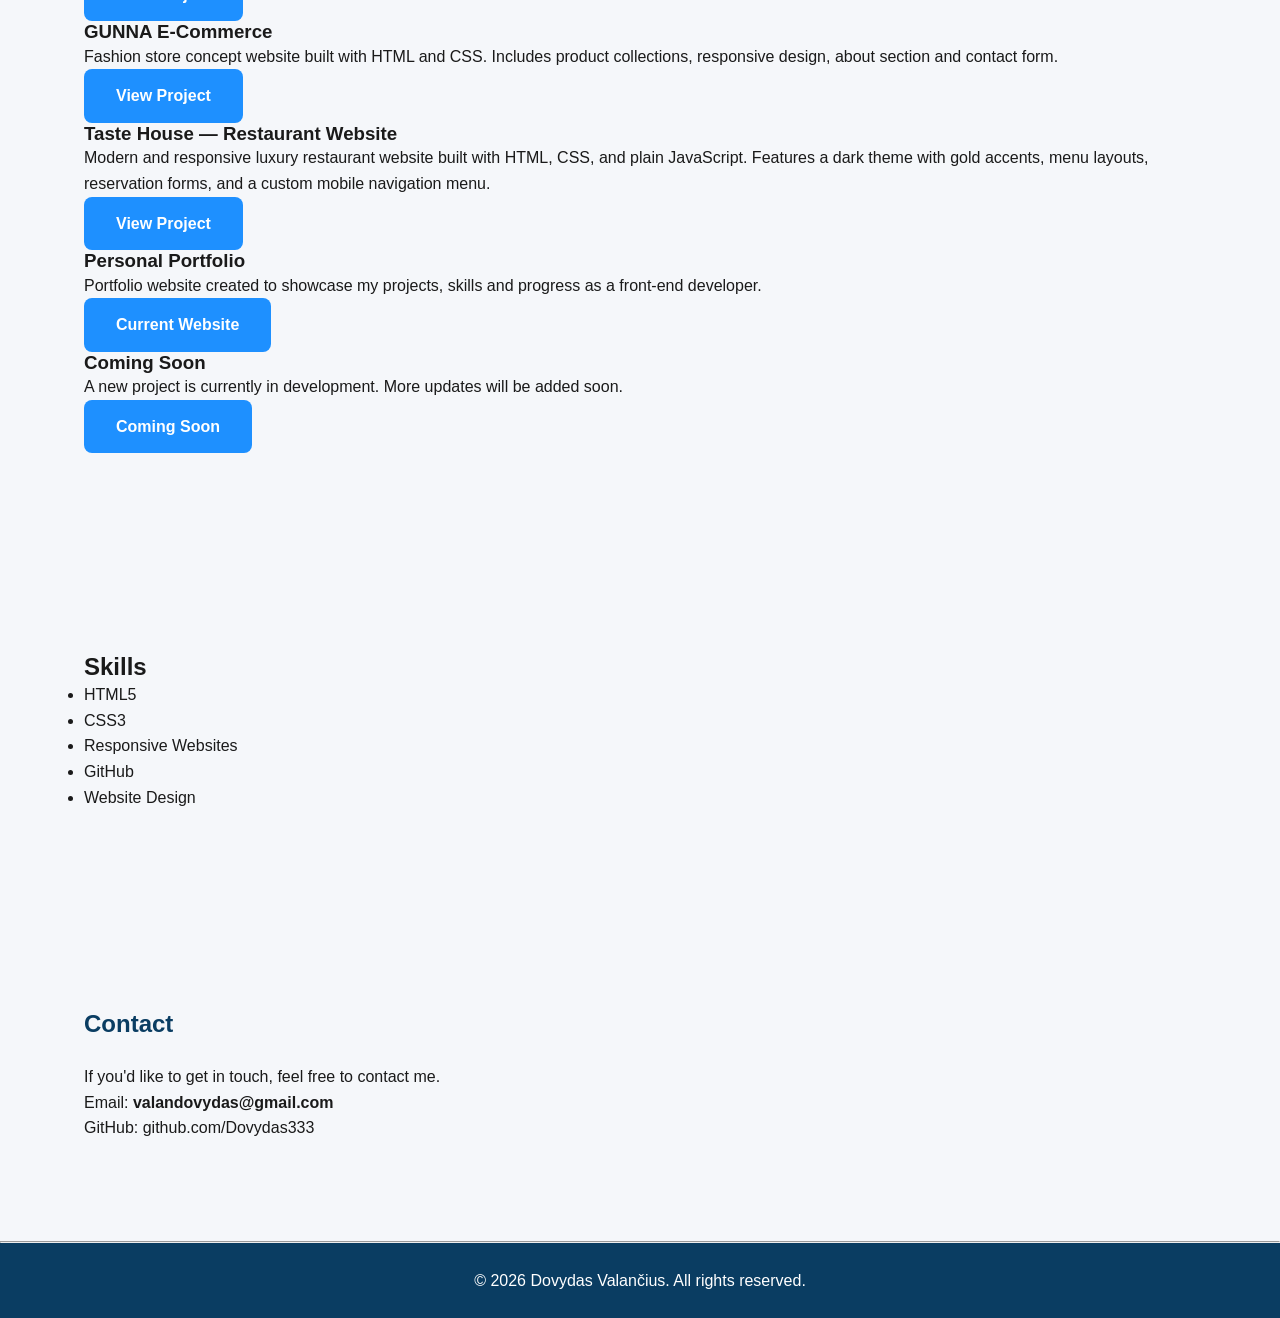
==== commit e14636f2: "Update index.html added new project to portfolio" ====
--- a/index.html
+++ b/index.html
@@ -142,6 +142,22 @@
 </a>
 
 </article>
+<article class="project-card">
+
+<h3 class="projektas">
+Taste House — Restaurant Website
+</h3>
+
+<p class="description">
+Modern and responsive luxury restaurant website built with HTML, CSS, and plain JavaScript.
+Features a dark theme with gold accents, menu layouts, reservation forms, and a custom mobile navigation menu.
+</p>
+
+<a href="https://dovydas333.github.io/Restaurant-Page/" target="_blank" class="btn small">
+View Project
+</a>
+
+</article>
 
 <article class="project-card">
 
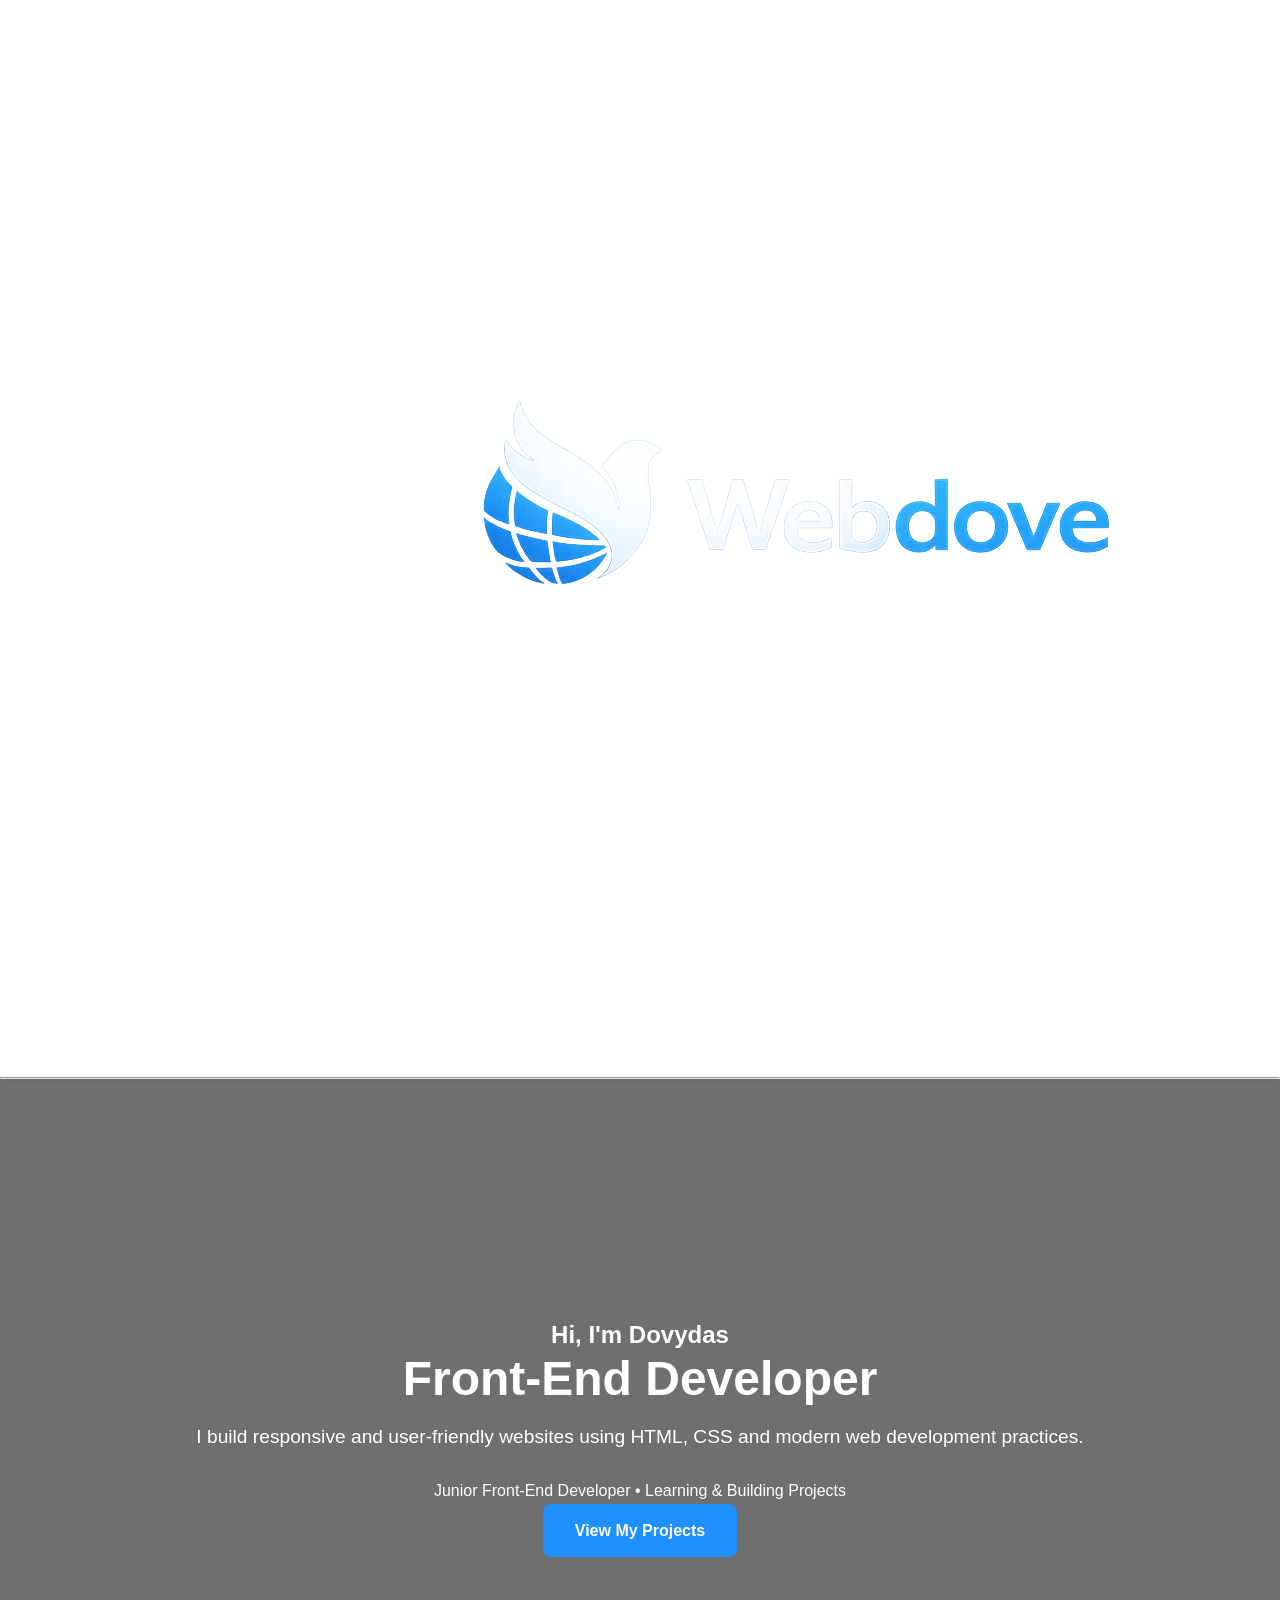
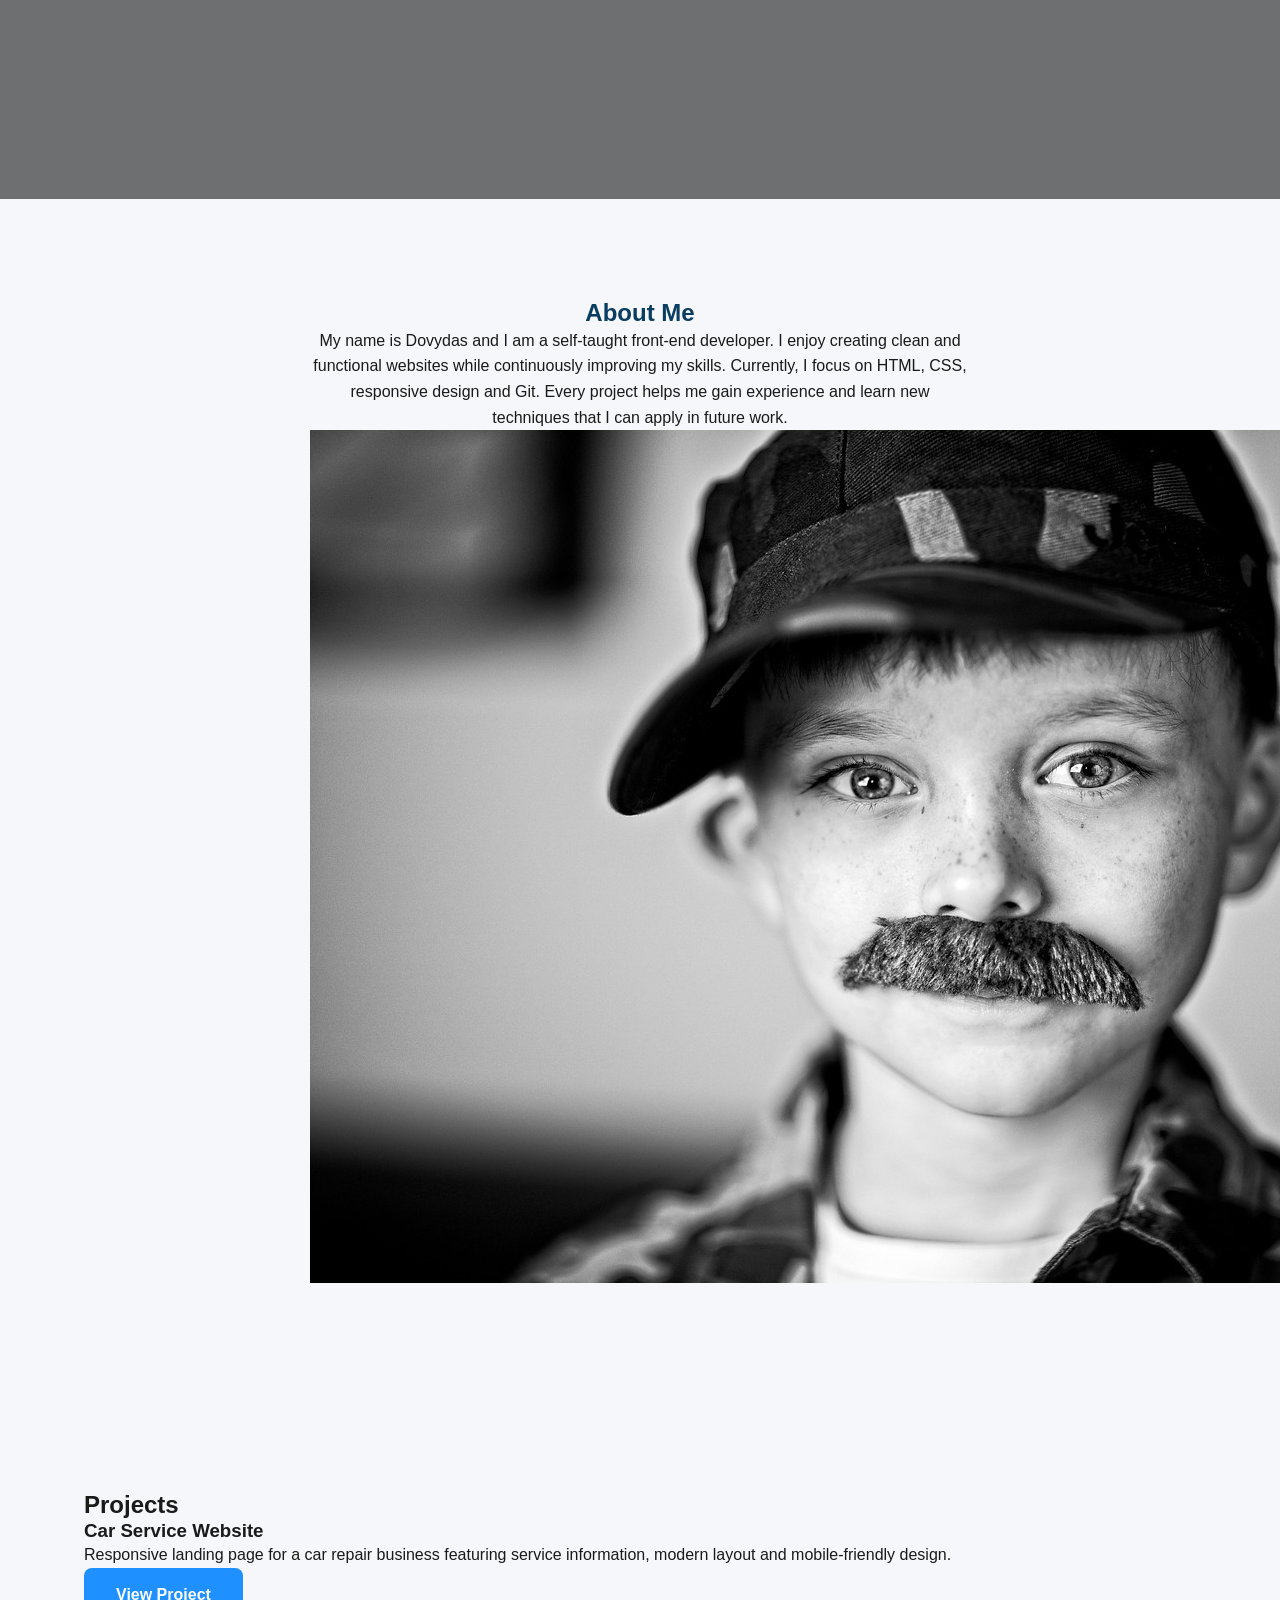
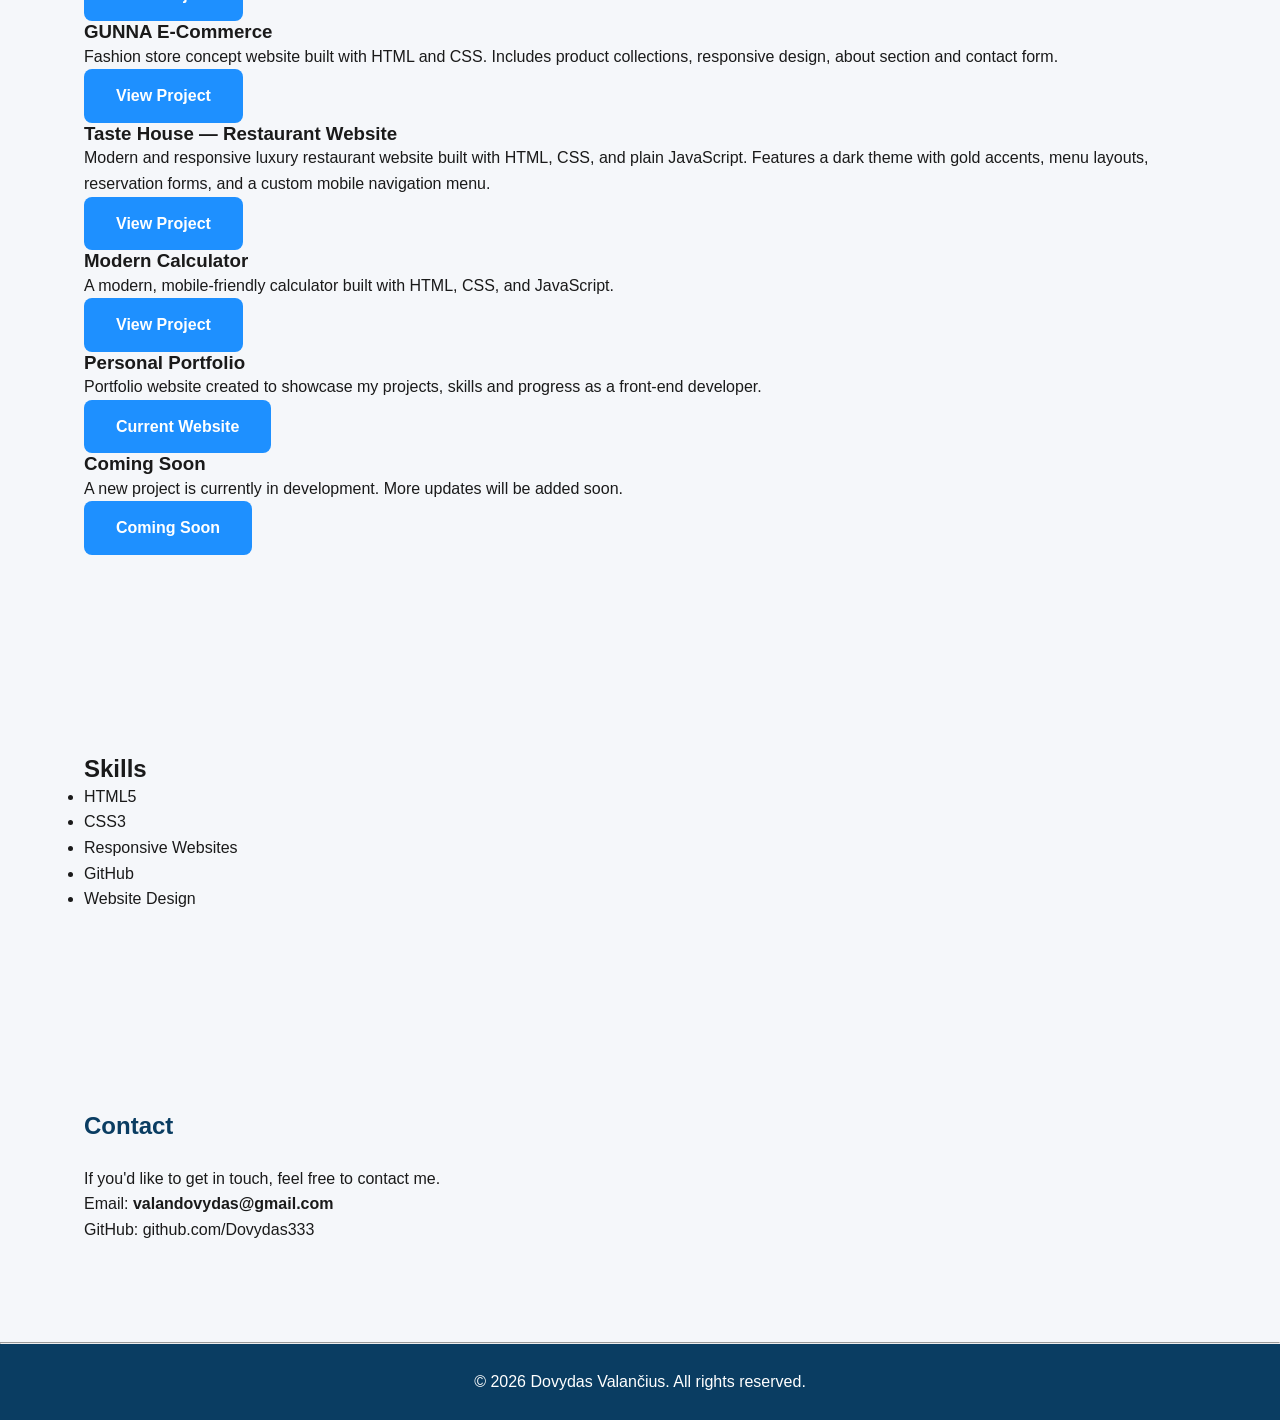
==== commit 5d4e9dc9: "Update index.html Add new project" ====
--- a/index.html
+++ b/index.html
@@ -162,6 +162,21 @@
 <article class="project-card">
 
 <h3 class="projektas">
+Modern Calculator
+</h3>
+
+<p class="description">
+A modern, mobile-friendly calculator built with HTML, CSS, and JavaScript.
+</p>
+
+<a href="https://github.com/Dovydas333/Calculator" target="_blank" class="btn small">
+View Project
+</a>
+
+</article>
+
+ 
+<h3 class="projektas">
 Personal Portfolio
 </h3>
 
